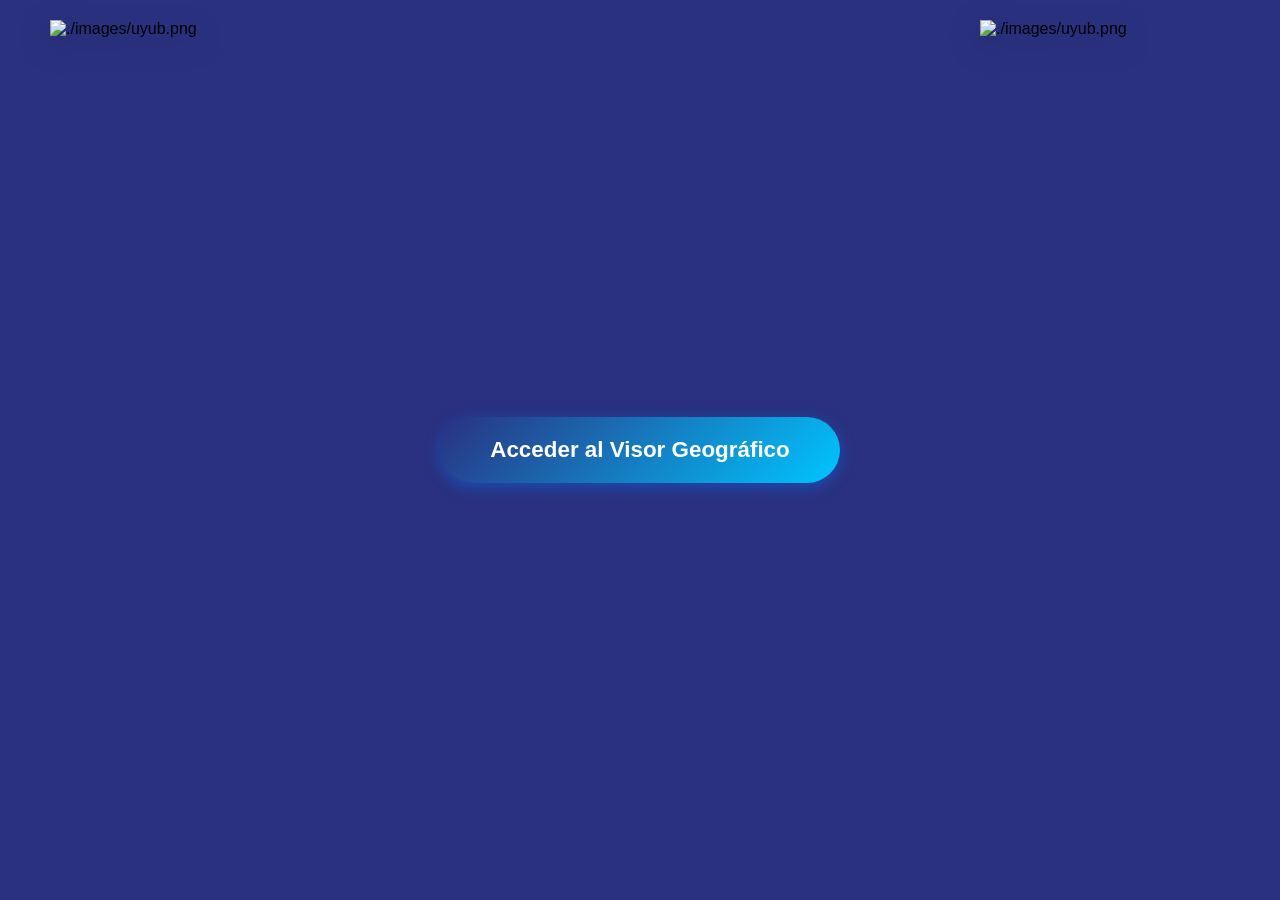
==== index.html @ f809ccd1 "Update index.html" ====
<!DOCTYPE html>
<html lang="es">
<head>
    <meta charset="UTF-8">
    <meta name="viewport" content="width=device-width, initial-scale=1.0">
    <title>AEA-SIG</title>
    <style>
        /* Estilos Globales */
        body, html {
            margin: 0;
            padding: 0;
            height: 100vh;
            width: 100%;
            font-family: 'Segoe UI', Tahoma, Geneva, Verdana, sans-serif;
            background-color: #2A3180;
            display: flex;
            flex-direction: column;
            justify-content: center;
            align-items: center;
            overflow: hidden;
        }

        /* Contenedor de Logos Superiores */
        .header-logos {
            position: absolute;
            top: 20px;
            left: 0;
            width: 100%;
            display: flex;
            justify-content: space-between;
            align-items: center;
            padding: 0 50px;
            box-sizing: border-box;
            z-index: 10;
        }

        /* AJUSTE DE LOGOS: Aquí controlamos el tamaño */
        .logo {
            width: 250px; /* Tamaño controlado */
            max-width: 40vw; /* Para que no sean gigantes en móviles */
            height: auto;
            object-fit: contain;
            filter: drop-shadow(0px 8px 15px rgba(0,0,0,0.3));
        }

        /* Contenedor del Botón Central */
        .main-content {
            text-align: center;
            z-index: 5;
        }

        .btn-sig-container {
            position: relative;
            display: inline-block;
        }

        .btn-sig {
            display: inline-block;
            padding: 20px 50px;
            font-size: 1.4rem;
            font-weight: 700;
            color: #fff;
            background: linear-gradient(135deg, #2A3180, #00c6ff);
            border: none;
            border-radius: 50px;
            text-decoration: none;
            cursor: pointer;
            position: relative;
            z-index: 2;
            box-shadow: 0 4px 15px rgba(0, 123, 255, 0.4);
            transition: transform 0.2s ease, box-shadow 0.2s ease;
        }

        .btn-sig:hover {
            transform: scale(1.05);
            box-shadow: 0 8px 25px rgba(0, 123, 255, 0.6);
        }

        /* Animación de Ondas */
        .btn-sig-container::before,
        .btn-sig-container::after {
            content: '';
            position: absolute;
            top: 50%;
            left: 50%;
            transform: translate(-50%, -50%);
            width: 100%;
            height: 100%;
            border-radius: 50px;
            background-color: rgba(0, 198, 255, 0.4);
            z-index: 1;
            opacity: 0;
            animation: pulse-wave 2.5s infinite linear;
        }

        .btn-sig-container::after {
            animation-delay: 1.2s;
        }

        @keyframes pulse-wave {
            0% {
                width: 100%;
                height: 100%;
                opacity: 0.6;
            }
            100% {
                width: 160%;
                height: 250%;
                opacity: 0;
            }
        }

        /* Ajuste para pantallas pequeñas */
        @media (max-width: 600px) {
            .header-logos {
                padding: 0 20px;
                top: 10px;
            }
            .logo {
                width: 120px;
            }
            .btn-sig {
                padding: 15px 30px;
                font-size: 1.1rem;
            }
        }
    </style>
</head>
<body>

    <header class="header-logos">
        <img src="" alt="./images/uyub.png" class="logo">
        <img src="" alt="./images/uyub.png" class="logo">
    </header>

    <main class="main-content">
        
       <div class="btn-sig-container">
    <a href="https://italgiro-blip.github.io/interactive_map_UY/" 
       class="btn-sig" 
       target="_blank" 
       rel="noopener noreferrer">
        Acceder al Visor Geográfico
    </a>
</div>
        
    </main>

</body>
</html>
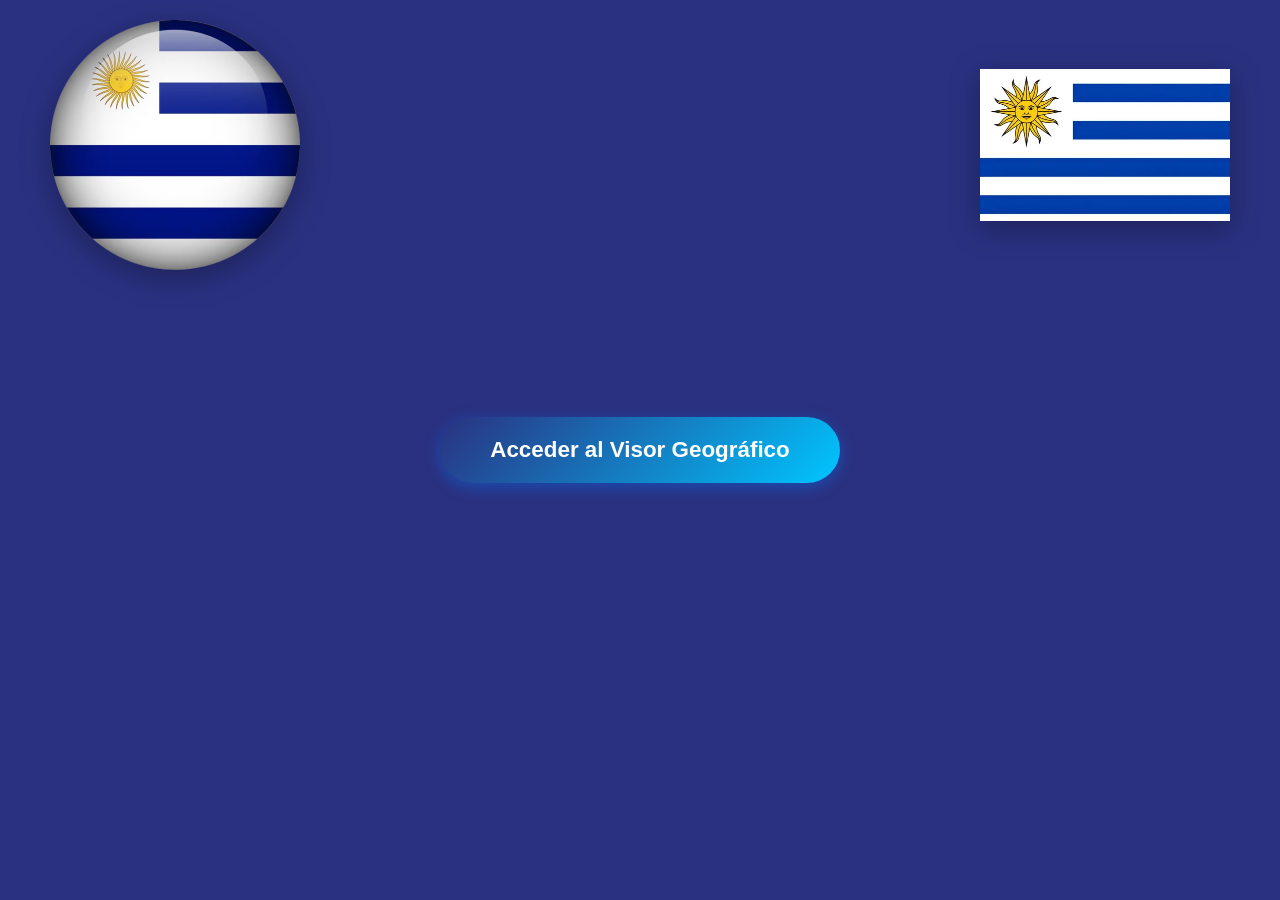
==== commit e9d41243: "Update logo images in header section" ====
--- a/index.html
+++ b/index.html
@@ -3,7 +3,7 @@
 <head>
     <meta charset="UTF-8">
     <meta name="viewport" content="width=device-width, initial-scale=1.0">
-    <title>AEA-SIG</title>
+    <title>Portada-SIG</title>
     <style>
         /* Estilos Globales */
         body, html {
@@ -129,8 +129,8 @@
 <body>
 
     <header class="header-logos">
-        <img src="" alt="./images/uyub.png" class="logo">
-        <img src="" alt="./images/uyub.png" class="logo">
+        <img src="./images/uyu.png" alt="logo" class="logo">
+        <img src="./images/uyub.png" alt="bandera" class="logo">
     </header>
 
     <main class="main-content">
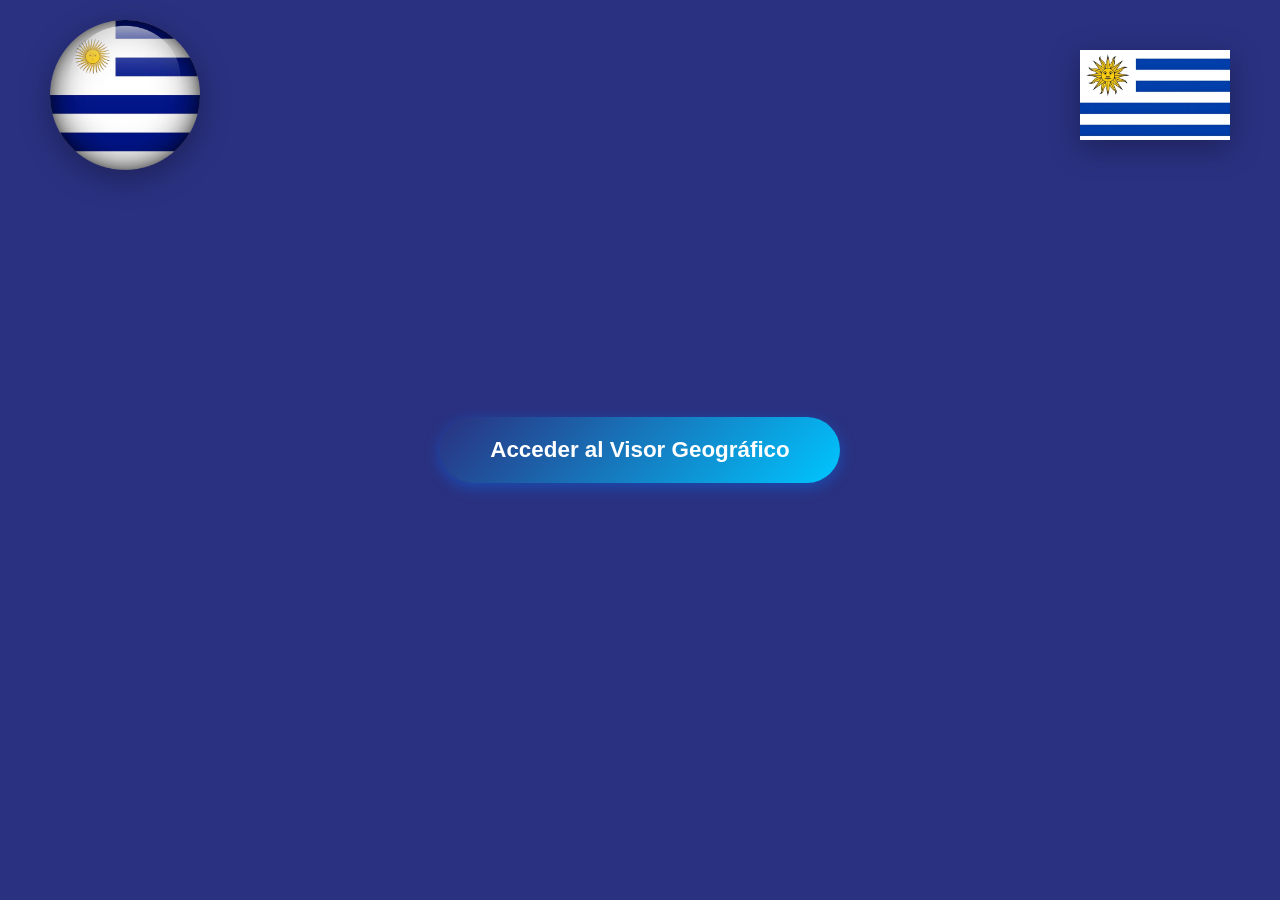
==== commit 32f7bbba: "Update index.html" ====
--- a/index.html
+++ b/index.html
@@ -36,7 +36,7 @@
 
         /* AJUSTE DE LOGOS: Aquí controlamos el tamaño */
         .logo {
-            width: 250px; /* Tamaño controlado */
+            width: 150px; /* Tamaño controlado */
             max-width: 40vw; /* Para que no sean gigantes en móviles */
             height: auto;
             object-fit: contain;
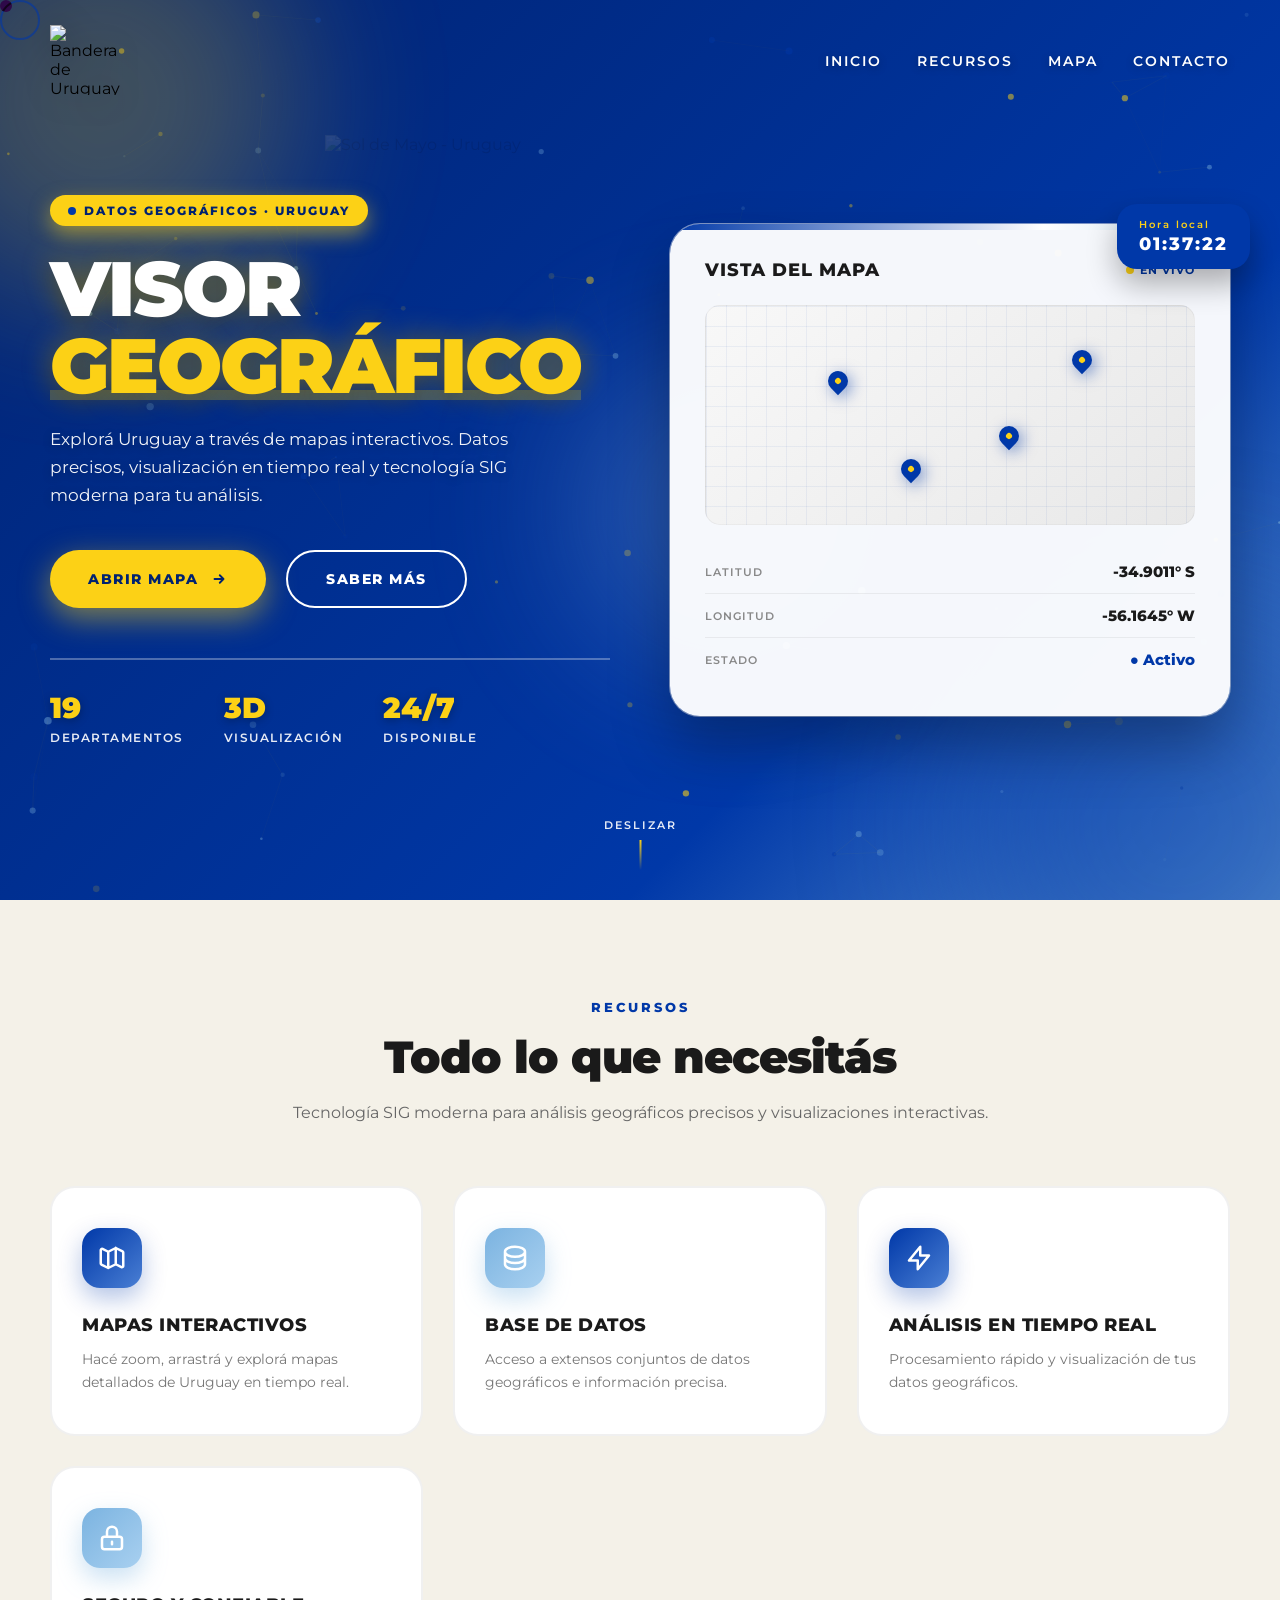
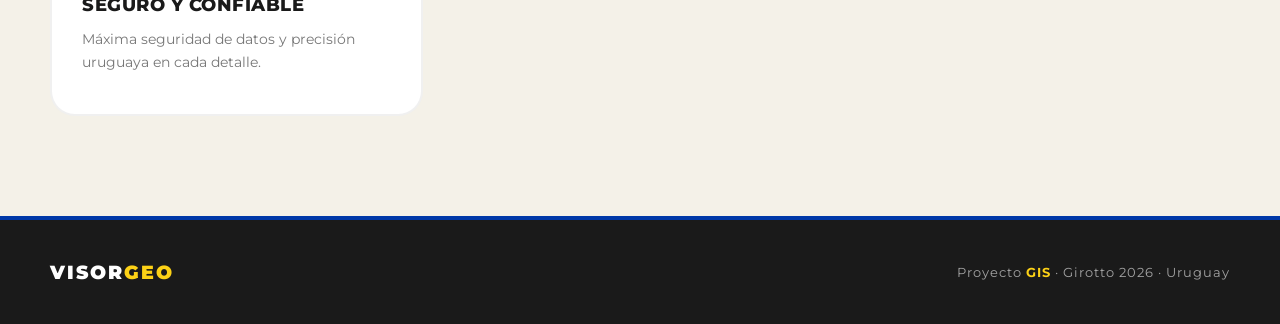
==== commit a8f969ea: "Add files via upload" ====
--- a/index.html
+++ b/index.html
@@ -3,148 +3,1084 @@
 <head>
     <meta charset="UTF-8">
     <meta name="viewport" content="width=device-width, initial-scale=1.0">
-    <title>Portada-SIG</title>
+    <title>Visor Geográfico | Uruguay</title>
+    <link href="https://fonts.googleapis.com/css2?family=Montserrat:wght@300;400;600;800;900&display=swap" rel="stylesheet">
     <style>
-        /* Estilos Globales */
-        body, html {
-            margin: 0;
-            padding: 0;
-            height: 100vh;
+        /* ===== VARIABLES DE COLOR URUGUAY ===== */
+        :root {
+            --uy-blue: #0038A8;        /* Azul de la bandera */
+            --uy-blue-dark: #002270;
+            --uy-blue-light: #4A7FD4;
+            --uy-celeste: #7BB3E0;     /* Celeste */
+            --uy-celeste-light: #A8D0F0;
+            --uy-yellow: #FCD116;      /* Amarillo del sol */
+            --uy-yellow-dark: #D4A800;
+            --uy-white: #FFFFFF;
+            --uy-cream: #f4f1e8;
+            --uy-dark: #1a1a1a;
+        }
+
+        * { margin: 0; padding: 0; box-sizing: border-box; }
+
+        html { scroll-behavior: smooth; }
+
+        body {
+            min-height: 100vh;
             width: 100%;
-            font-family: 'Segoe UI', Tahoma, Geneva, Verdana, sans-serif;
-            background-color: #2A3180;
-            display: flex;
-            flex-direction: column;
+            font-family: 'Montserrat', sans-serif;
+            overflow-x: hidden;
+            background: var(--uy-cream);
+            position: relative;
+            cursor: none;
+        }
+
+        /* ===== CURSOR PERSONALIZADO ===== */
+        .cursor {
+            position: fixed;
+            width: 12px;
+            height: 12px;
+            background: var(--uy-blue);
+            border-radius: 50%;
+            pointer-events: none;
+            z-index: 9999;
+            transition: transform 0.15s ease, width 0.3s ease, height 0.3s ease;
+            mix-blend-mode: difference;
+        }
+        .cursor-ring {
+            position: fixed;
+            width: 40px;
+            height: 40px;
+            border: 2px solid var(--uy-blue);
+            border-radius: 50%;
+            pointer-events: none;
+            z-index: 9998;
+            transition: transform 0.25s ease, width 0.3s ease, height 0.3s ease;
+            opacity: 0.6;
+        }
+        .cursor.hover { width: 25px; height: 25px; background: var(--uy-yellow); }
+        .cursor-ring.hover { width: 70px; height: 70px; border-color: var(--uy-yellow); }
+
+        /* ===== PARTÍCULAS CANVAS ===== */
+        #particles {
+            position: fixed;
+            top: 0; left: 0;
+            width: 100%; height: 100%;
+            z-index: 1;
+            pointer-events: none;
+        }
+
+        /* ===== FONDO: AZUL, BLANCO Y CELESTE ===== */
+        .bg-diagonal {
+            position: fixed;
+            inset: 0;
+            background: linear-gradient(135deg,
+                var(--uy-blue-dark) 0%,
+                var(--uy-blue) 35%,
+                var(--uy-celeste) 55%,
+                var(--uy-white) 100%);
+            background-size: 200% 200%;
+            animation: gradientShift 20s ease infinite;
+            z-index: 0;
+        }
+        @keyframes gradientShift {
+            0%   { background-position: 0% 50%; }
+            50%  { background-position: 100% 50%; }
+            100% { background-position: 0% 50%; }
+        }
+
+        /* ===== SOL DE LA BANDERA DE FONDO ===== */
+        .uy-shield-bg {
+    position: fixed;
+    top: 50%; left: 50%;
+    transform: translate(-50%, -50%);
+    width: 70vmin;
+    height: 70vmin;
+    object-fit: contain;      /* NUEVO: mantiene proporción sin deformar */
+    opacity: 0.10;
+    z-index: 1;
+    pointer-events: none;
+    animation: rotateShield 90s linear infinite;
+    filter: drop-shadow(0 0 40px rgba(252,209,22,0.4));
+    user-select: none;        /* NUEVO: evita selección accidental */
+}
+        @keyframes rotateShield {
+            from { transform: translate(-50%, -50%) rotate(0deg); }
+            to   { transform: translate(-50%, -50%) rotate(360deg); }
+        }
+
+        /* ===== ESFERAS FLOTANTES ===== */
+        .orb {
+            position: fixed;
+            border-radius: 50%;
+            filter: blur(80px);
+            z-index: 1;
+            pointer-events: none;
+        }
+        .orb-1 { width: 400px; height: 400px; background: var(--uy-yellow); top: -100px; left: -100px; opacity: 0.25; animation: float1 12s ease-in-out infinite; }
+        .orb-2 { width: 450px; height: 450px; background: var(--uy-blue); bottom: -150px; right: -120px; opacity: 0.4; animation: float2 15s ease-in-out infinite; }
+        .orb-3 { width: 300px; height: 300px; background: var(--uy-celeste-light); top: 40%; left: 45%; opacity: 0.25; animation: float3 10s ease-in-out infinite; }
+
+        @keyframes float1 { 0%,100%{transform:translate(0,0)} 50%{transform:translate(50px,40px)} }
+        @keyframes float2 { 0%,100%{transform:translate(0,0)} 50%{transform:translate(-60px,-30px)} }
+        @keyframes float3 { 0%,100%{transform:translate(0,0) scale(1)} 50%{transform:translate(-40px,50px) scale(1.2)} }
+
+        /* ===== HEADER ===== */
+        .header {
+            position: fixed;
+            top: 0; left: 0;
+            width: 100%;
+            padding: 25px 50px;
+            display: flex;
+            justify-content: space-between;
+            align-items: center;
+            z-index: 100;
+            animation: fadeDown 1s ease-out;
+            transition: background 0.3s ease, padding 0.3s ease;
+        }
+        .header.scrolled {
+            background: rgba(255,255,255,0.92);
+            backdrop-filter: blur(15px);
+            padding: 15px 50px;
+            box-shadow: 0 4px 20px rgba(0,0,0,0.1);
+        }
+        @keyframes fadeDown {
+            from { opacity: 0; transform: translateY(-30px); }
+            to   { opacity: 1; transform: translateY(0); }
+        }
+
+        .logo-container {
+            display: flex;
+            align-items: center;
+            gap: 15px;
+        }
+        .logo {
+            width: 70px;
+            height: 70px;
+            object-fit: contain;
+            filter: drop-shadow(0 4px 15px rgba(0,0,0,0.3));
+            transition: transform 0.3s ease;
+        }
+        .logo:hover { transform: scale(1.1) rotate(-5deg); }
+
+        .nav-menu {
+            display: flex;
+            gap: 35px;
+            list-style: none;
+        }
+        .nav-menu a {
+            color: var(--uy-white);
+            text-decoration: none;
+            font-weight: 600;
+            font-size: 0.85rem;
+            letter-spacing: 2px;
+            text-transform: uppercase;
+            position: relative;
+            padding: 5px 0;
+            transition: color 0.3s ease;
+            text-shadow: 0 2px 8px rgba(0,0,0,0.3);
+        }
+        .header.scrolled .nav-menu a {
+            color: var(--uy-dark);
+            text-shadow: none;
+        }
+        .nav-menu a::after {
+            content: '';
+            position: absolute;
+            bottom: 0; left: 0;
+            width: 0;
+            height: 2px;
+            background: var(--uy-yellow);
+            transition: width 0.3s ease;
+        }
+        .nav-menu a:hover { color: var(--uy-yellow); }
+        .header.scrolled .nav-menu a:hover { color: var(--uy-blue); }
+        .nav-menu a:hover::after { width: 100%; }
+
+        /* ===== HERO SECTION ===== */
+        .hero {
+            min-height: 100vh;
+            display: flex;
+            align-items: center;
             justify-content: center;
-            align-items: center;
-            overflow: hidden;
-        }
-
-        /* Contenedor de Logos Superiores */
-        .header-logos {
-            position: absolute;
-            top: 20px;
-            left: 0;
+            padding: 120px 50px 80px;
+            position: relative;
+            z-index: 5;
+        }
+
+        .hero-container {
+            display: grid;
+            grid-template-columns: 1fr 1fr;
+            gap: 60px;
+            align-items: center;
+            max-width: 1400px;
             width: 100%;
-            display: flex;
-            justify-content: space-between;
-            align-items: center;
-            padding: 0 50px;
-            box-sizing: border-box;
-            z-index: 10;
-        }
-
-        /* AJUSTE DE LOGOS: Aquí controlamos el tamaño */
-        .logo {
-            width: 150px; /* Tamaño controlado */
-            max-width: 40vw; /* Para que no sean gigantes en móviles */
-            height: auto;
-            object-fit: contain;
-            filter: drop-shadow(0px 8px 15px rgba(0,0,0,0.3));
-        }
-
-        /* Contenedor del Botón Central */
-        .main-content {
-            text-align: center;
-            z-index: 5;
-        }
-
-        .btn-sig-container {
+        }
+
+        /* Columna izquierda: texto */
+        .hero-text {
+            animation: fadeUp 1s ease-out 0.2s both;
+        }
+        @keyframes fadeUp {
+            from { opacity: 0; transform: translateY(40px); }
+            to   { opacity: 1; transform: translateY(0); }
+        }
+
+        .badge {
+            display: inline-flex;
+            align-items: center;
+            gap: 8px;
+            background: var(--uy-yellow);
+            color: var(--uy-blue-dark);
+            padding: 8px 18px;
+            border-radius: 50px;
+            font-size: 0.75rem;
+            font-weight: 800;
+            letter-spacing: 2px;
+            text-transform: uppercase;
+            margin-bottom: 25px;
+            box-shadow: 0 8px 20px rgba(252,209,22,0.5);
+        }
+        .badge-dot {
+            width: 8px;
+            height: 8px;
+            background: var(--uy-blue);
+            border-radius: 50%;
+            animation: pulse 1.5s infinite;
+        }
+        @keyframes pulse {
+            0%,100% { opacity: 1; transform: scale(1); }
+            50%     { opacity: 0.5; transform: scale(1.3); }
+        }
+
+        .title {
+            font-size: clamp(2.5rem, 6vw, 5rem);
+            font-weight: 900;
+            color: var(--uy-white);
+            letter-spacing: -2px;
+            line-height: 1;
+            margin-bottom: 20px;
+            text-transform: uppercase;
+            text-shadow: 
+                0 0 30px rgba(252,209,22,0.4),
+                0 5px 25px rgba(0,0,0,0.4);
+        }
+        .title .accent {
+            color: var(--uy-yellow);
             position: relative;
             display: inline-block;
         }
-
-        .btn-sig {
-            display: inline-block;
-            padding: 20px 50px;
-            font-size: 1.4rem;
-            font-weight: 700;
-            color: #fff;
-            background: linear-gradient(135deg, #2A3180, #00c6ff);
-            border: none;
+        .title .accent::after {
+            content: '';
+            position: absolute;
+            bottom: 5px; left: 0;
+            width: 100%;
+            height: 10px;
+            background: var(--uy-yellow);
+            opacity: 0.25;
+            z-index: -1;
+        }
+
+        .subtitle {
+            font-size: clamp(0.95rem, 1.3vw, 1.15rem);
+            color: rgba(255,255,255,0.95);
+            font-weight: 400;
+            line-height: 1.7;
+            margin-bottom: 40px;
+            max-width: 500px;
+            text-shadow: 0 2px 10px rgba(0,0,0,0.3);
+        }
+
+        /* Botones */
+        .buttons {
+            display: flex;
+            gap: 20px;
+            flex-wrap: wrap;
+            margin-bottom: 50px;
+        }
+
+        .btn {
+            display: inline-flex;
+            align-items: center;
+            gap: 12px;
+            padding: 18px 38px;
+            font-family: 'Montserrat', sans-serif;
+            font-size: 0.9rem;
+            font-weight: 800;
+            letter-spacing: 1.5px;
+            text-transform: uppercase;
+            text-decoration: none;
             border-radius: 50px;
-            text-decoration: none;
             cursor: pointer;
             position: relative;
-            z-index: 2;
-            box-shadow: 0 4px 15px rgba(0, 123, 255, 0.4);
-            transition: transform 0.2s ease, box-shadow 0.2s ease;
-        }
-
-        .btn-sig:hover {
-            transform: scale(1.05);
-            box-shadow: 0 8px 25px rgba(0, 123, 255, 0.6);
-        }
-
-        /* Animación de Ondas */
-        .btn-sig-container::before,
-        .btn-sig-container::after {
+            overflow: hidden;
+            transition: all 0.35s cubic-bezier(0.25, 0.8, 0.25, 1);
+            border: none;
+        }
+
+        .btn-primary {
+            background: var(--uy-yellow);
+            color: var(--uy-blue-dark);
+            box-shadow: 0 10px 30px rgba(252,209,22,0.5);
+        }
+        .btn-primary::before {
             content: '';
             position: absolute;
-            top: 50%;
+            top: 0; left: -100%;
+            width: 100%; height: 100%;
+            background: linear-gradient(90deg, transparent, rgba(255,255,255,0.6), transparent);
+            transition: left 0.6s ease;
+        }
+        .btn-primary:hover::before { left: 100%; }
+        .btn-primary:hover {
+            transform: translateY(-4px);
+            background: var(--uy-white);
+            color: var(--uy-blue);
+            box-shadow: 0 20px 40px rgba(255,255,255,0.5);
+        }
+
+        .btn-secondary {
+            background: transparent;
+            color: var(--uy-white);
+            border: 2px solid var(--uy-white);
+        }
+        .btn-secondary:hover {
+            background: var(--uy-white);
+            color: var(--uy-blue);
+            transform: translateY(-4px);
+        }
+
+        .btn svg {
+            width: 18px;
+            height: 18px;
+            transition: transform 0.3s ease;
+        }
+        .btn:hover svg { transform: translateX(5px); }
+
+        /* Stats */
+        .stats {
+            display: flex;
+            gap: 40px;
+            padding-top: 30px;
+            border-top: 2px solid rgba(255,255,255,0.3);
+        }
+        .stat-item h3 {
+            font-size: 1.8rem;
+            font-weight: 900;
+            color: var(--uy-yellow);
+            margin-bottom: 5px;
+            text-shadow: 0 2px 10px rgba(0,0,0,0.3);
+        }
+        .stat-item p {
+            font-size: 0.75rem;
+            color: rgba(255,255,255,0.9);
+            text-transform: uppercase;
+            letter-spacing: 1.5px;
+            font-weight: 600;
+        }
+
+        /* Columna derecha: card visual */
+        .hero-visual {
+            position: relative;
+            animation: fadeUp 1s ease-out 0.5s both;
+        }
+
+        .visual-card {
+            background: rgba(255,255,255,0.96);
+            backdrop-filter: blur(20px);
+            border-radius: 30px;
+            padding: 35px;
+            box-shadow:
+                0 30px 60px rgba(0,0,0,0.3),
+                0 0 0 1px rgba(255,255,255,0.5);
+            position: relative;
+            overflow: hidden;
+        }
+        .visual-card::before {
+            content: '';
+            position: absolute;
+            top: 0; left: 0;
+            width: 100%; height: 6px;
+            background: linear-gradient(90deg, var(--uy-blue), var(--uy-white), var(--uy-celeste), var(--uy-yellow));
+            background-size: 200% auto;
+            animation: shine 3s linear infinite;
+        }
+        @keyframes shine { to { background-position: 200% center; } }
+
+        .card-header {
+            display: flex;
+            justify-content: space-between;
+            align-items: center;
+            margin-bottom: 25px;
+        }
+        .card-title {
+            font-size: 1.1rem;
+            font-weight: 800;
+            color: var(--uy-dark);
+            letter-spacing: 1px;
+            text-transform: uppercase;
+        }
+        .live-indicator {
+            display: flex;
+            align-items: center;
+            gap: 6px;
+            font-size: 0.7rem;
+            font-weight: 700;
+            color: var(--uy-blue);
+            text-transform: uppercase;
+            letter-spacing: 1px;
+        }
+        .live-dot {
+            width: 8px;
+            height: 8px;
+            background: var(--uy-yellow);
+            border-radius: 50%;
+            animation: pulse 1.5s infinite;
+        }
+
+        /* Mapa simulado */
+        .mini-map {
+            width: 100%;
+            height: 220px;
+            background:
+                linear-gradient(rgba(0,56,168,0.06) 1px, transparent 1px),
+                linear-gradient(90deg, rgba(0,56,168,0.06) 1px, transparent 1px),
+                linear-gradient(135deg, #f8f8f8, #e8e8e8);
+            background-size: 20px 20px, 20px 20px, 100% 100%;
+            border-radius: 15px;
+            position: relative;
+            overflow: hidden;
+            margin-bottom: 25px;
+            border: 1px solid rgba(0,0,0,0.05);
+        }
+        .map-pin {
+            position: absolute;
+            width: 20px;
+            height: 20px;
+            background: var(--uy-blue);
+            border-radius: 50% 50% 50% 0;
+            transform: rotate(-45deg);
+            box-shadow: 0 5px 15px rgba(0,56,168,0.5);
+            animation: pinDrop 2s ease-in-out infinite;
+        }
+        .map-pin::after {
+            content: '';
+            position: absolute;
+            top: 50%; left: 50%;
+            transform: translate(-50%, -50%);
+            width: 6px; height: 6px;
+            background: var(--uy-yellow);
+            border-radius: 50%;
+        }
+        .pin-1 { top: 30%; left: 25%; animation-delay: 0s; }
+        .pin-2 { top: 55%; left: 60%; animation-delay: 0.5s; }
+        .pin-3 { top: 20%; left: 75%; animation-delay: 1s; }
+        .pin-4 { top: 70%; left: 40%; animation-delay: 1.5s; }
+
+        @keyframes pinDrop {
+            0%,100% { transform: rotate(-45deg) translateY(0); }
+            50%     { transform: rotate(-45deg) translateY(-10px); }
+        }
+
+        /* Filas de información */
+        .info-row {
+            display: flex;
+            justify-content: space-between;
+            align-items: center;
+            padding: 12px 0;
+            border-bottom: 1px solid rgba(0,0,0,0.06);
+            font-size: 0.85rem;
+        }
+        .info-row:last-child { border-bottom: none; }
+        .info-label {
+            color: #888;
+            font-weight: 600;
+            text-transform: uppercase;
+            letter-spacing: 1px;
+            font-size: 0.7rem;
+        }
+        .info-value {
+            color: var(--uy-dark);
+            font-weight: 800;
+            font-size: 0.95rem;
+        }
+        .info-value.blue { color: var(--uy-blue); }
+
+        /* Reloj flotante */
+        .clock-badge {
+            position: absolute;
+            top: -20px; right: -20px;
+            background: var(--uy-blue);
+            color: var(--uy-white);
+            padding: 15px 22px;
+            border-radius: 20px;
+            font-weight: 800;
+            font-size: 1.1rem;
+            letter-spacing: 2px;
+            box-shadow: 0 15px 30px rgba(0,0,0,0.3);
+            z-index: 2;
+        }
+        .clock-badge small {
+            display: block;
+            font-size: 0.6rem;
+            color: var(--uy-yellow);
+            letter-spacing: 2px;
+            margin-bottom: 3px;
+            font-weight: 600;
+        }
+
+        /* ===== SECCIÓN FEATURES ===== */
+        .features {
+            padding: 100px 50px;
+            background: var(--uy-cream);
+            position: relative;
+            z-index: 5;
+        }
+        .section-header {
+            text-align: center;
+            max-width: 700px;
+            margin: 0 auto 60px;
+        }
+        .section-tag {
+            color: var(--uy-blue);
+            font-size: 0.8rem;
+            font-weight: 800;
+            letter-spacing: 3px;
+            text-transform: uppercase;
+            margin-bottom: 15px;
+        }
+        .section-title {
+            font-size: clamp(1.8rem, 4vw, 2.8rem);
+            font-weight: 900;
+            color: var(--uy-dark);
+            letter-spacing: -1px;
+            margin-bottom: 15px;
+        }
+        .section-desc {
+            color: #666;
+            font-size: 1rem;
+            line-height: 1.7;
+        }
+
+        .features-grid {
+            display: grid;
+            grid-template-columns: repeat(auto-fit, minmax(280px, 1fr));
+            gap: 30px;
+            max-width: 1200px;
+            margin: 0 auto;
+        }
+
+        .feature-card {
+            background: var(--uy-white);
+            border: 2px solid rgba(0,0,0,0.06);
+            border-radius: 25px;
+            padding: 40px 30px;
+            transition: all 0.4s cubic-bezier(0.25, 0.8, 0.25, 1);
+            position: relative;
+            overflow: hidden;
+        }
+        .feature-card::before {
+            content: '';
+            position: absolute;
+            top: 0; left: 0;
+            width: 0; height: 4px;
+            background: linear-gradient(90deg, var(--uy-blue), var(--uy-yellow));
+            transition: width 0.4s ease;
+        }
+        .feature-card:hover::before { width: 100%; }
+        .feature-card:hover {
+            transform: translateY(-10px);
+            box-shadow: 0 30px 60px rgba(0,56,168,0.15);
+            border-color: rgba(0,56,168,0.2);
+        }
+
+        .feature-icon {
+            width: 60px;
+            height: 60px;
+            background: linear-gradient(135deg, var(--uy-blue), var(--uy-blue-light));
+            border-radius: 18px;
+            display: flex;
+            align-items: center;
+            justify-content: center;
+            margin-bottom: 25px;
+            box-shadow: 0 10px 25px rgba(0,56,168,0.3);
+            transition: transform 0.4s ease, background 0.4s ease;
+        }
+        .feature-card:nth-child(even) .feature-icon {
+            background: linear-gradient(135deg, var(--uy-celeste), var(--uy-celeste-light));
+            box-shadow: 0 10px 25px rgba(123,179,224,0.4);
+        }
+        .feature-card:hover .feature-icon {
+            transform: rotate(-8deg) scale(1.1);
+        }
+        .feature-icon svg {
+            width: 30px;
+            height: 30px;
+            color: var(--uy-white);
+        }
+
+        .feature-title {
+            font-size: 1.15rem;
+            font-weight: 800;
+            color: var(--uy-dark);
+            margin-bottom: 12px;
+            text-transform: uppercase;
+            letter-spacing: 0.5px;
+        }
+        .feature-desc {
+            color: #777;
+            font-size: 0.9rem;
+            line-height: 1.6;
+        }
+
+        /* ===== FOOTER ===== */
+        .footer {
+            background: var(--uy-dark);
+            color: var(--uy-white);
+            padding: 40px 50px;
+            text-align: center;
+            position: relative;
+            z-index: 5;
+            border-top: 4px solid var(--uy-blue);
+        }
+        .footer-content {
+            max-width: 1200px;
+            margin: 0 auto;
+            display: flex;
+            justify-content: space-between;
+            align-items: center;
+            flex-wrap: wrap;
+            gap: 20px;
+        }
+        .footer-logo {
+            font-weight: 900;
+            font-size: 1.2rem;
+            letter-spacing: 2px;
+        }
+        .footer-logo span { color: var(--uy-yellow); }
+        .footer-text {
+            color: rgba(255,255,255,0.6);
+            font-size: 0.8rem;
+            letter-spacing: 1px;
+        }
+        .footer-text strong { color: var(--uy-yellow); }
+
+        /* ===== SCROLL INDICATOR ===== */
+        .scroll-indicator {
+            position: absolute;
+            bottom: 30px;
             left: 50%;
-            transform: translate(-50%, -50%);
-            width: 100%;
-            height: 100%;
-            border-radius: 50px;
-            background-color: rgba(0, 198, 255, 0.4);
-            z-index: 1;
-            opacity: 0;
-            animation: pulse-wave 2.5s infinite linear;
-        }
-
-        .btn-sig-container::after {
-            animation-delay: 1.2s;
-        }
-
-        @keyframes pulse-wave {
-            0% {
-                width: 100%;
-                height: 100%;
-                opacity: 0.6;
-            }
-            100% {
-                width: 160%;
-                height: 250%;
-                opacity: 0;
-            }
-        }
-
-        /* Ajuste para pantallas pequeñas */
-        @media (max-width: 600px) {
-            .header-logos {
-                padding: 0 20px;
-                top: 10px;
-            }
-            .logo {
-                width: 120px;
-            }
-            .btn-sig {
-                padding: 15px 30px;
-                font-size: 1.1rem;
-            }
+            transform: translateX(-50%);
+            z-index: 10;
+            display: flex;
+            flex-direction: column;
+            align-items: center;
+            gap: 8px;
+            color: rgba(255,255,255,0.9);
+            font-size: 0.7rem;
+            font-weight: 600;
+            letter-spacing: 2px;
+            text-transform: uppercase;
+            animation: bounce 2s infinite;
+        }
+        .scroll-indicator::after {
+            content: '';
+            width: 2px;
+            height: 30px;
+            background: linear-gradient(to bottom, var(--uy-yellow), transparent);
+        }
+        @keyframes bounce {
+            0%,100% { transform: translateX(-50%) translateY(0); }
+            50%     { transform: translateX(-50%) translateY(8px); }
+        }
+
+        /* ===== RESPONSIVE ===== */
+        @media (max-width: 968px) {
+            .hero-container { grid-template-columns: 1fr; gap: 50px; }
+            .hero-visual { order: -1; }
+            .nav-menu { display: none; }
+            .header { padding: 20px 25px; }
+            .hero { padding: 100px 25px 60px; }
+            .features { padding: 60px 25px; }
+            .footer { padding: 30px 25px; }
+            .stats { gap: 25px; }
+            .stat-item h3 { font-size: 1.4rem; }
+            .clock-badge { top: 10px; right: 10px; padding: 10px 16px; font-size: 0.9rem; }
+            .cursor, .cursor-ring { display: none; }
+            body { cursor: auto; }
+        }
+
+        @media (max-width: 500px) {
+            .title { font-size: 2.2rem; }
+            .buttons { flex-direction: column; }
+            .btn { width: 100%; justify-content: center; }
+            .stats { flex-wrap: wrap; gap: 15px; }
         }
     </style>
 </head>
 <body>
 
-    <header class="header-logos">
-        <img src="./images/uyu.png" alt="logo" class="logo">
-        <img src="./images/uyub.png" alt="bandera" class="logo">
+    <!-- Cursor personalizado -->
+    <div class="cursor"></div>
+    <div class="cursor-ring"></div>
+
+    <!-- Canvas de partículas -->
+    <canvas id="particles"></canvas>
+
+    <!-- Fondo diagonal azul-celeste-blanco -->
+    <div class="bg-diagonal"></div>
+
+ 
+    <!-- Sol de la bandera de Uruguay de fondo (PNG) -->
+<img src="img.png" class="uy-shield-bg" alt="Sol de Mayo - Uruguay">
+
+    <!-- Esferas flotantes -->
+    <div class="orb orb-1"></div>
+    <div class="orb orb-2"></div>
+    <div class="orb orb-3"></div>
+
+    <!-- Header -->
+    <header class="header" id="header">
+<div class="logo-container">
+    <img src="logo.png" alt="Bandera de Uruguay" class="logo">
+</div>
+               <nav>
+            <ul class="nav-menu">
+                <li><a href="#home">Inicio</a></li>
+                <li><a href="#features">Recursos</a></li>
+                <li><a href="mapuy.html" target="_blank">Mapa</a></li>
+                <li><a href="#contacto">Contacto</a></li>
+            </ul>
+        </nav>
     </header>
 
-    <main class="main-content">
-        
-       <div class="btn-sig-container">
-    <a href="https://italgiro-blip.github.io/interactive_map_UY/" 
-       class="btn-sig" 
-       target="_blank" 
-       rel="noopener noreferrer">
-        Acceder al Visor Geográfico
-    </a>
-</div>
-        
-    </main>
-
+    <!-- Hero -->
+    <section class="hero" id="home">
+        <div class="hero-container">
+            <!-- Texto -->
+            <div class="hero-text">
+                <div class="badge">
+                    <span class="badge-dot"></span>
+                    Datos Geográficos · Uruguay
+                </div>
+                <h1 class="title">
+                    Visor<br>
+                    <span class="accent">Geográfico</span>
+                </h1>
+                <p class="subtitle">
+                    Explorá Uruguay a través de mapas interactivos.
+                    Datos precisos, visualización en tiempo real y
+                    tecnología SIG moderna para tu análisis.
+                </p>
+
+                <div class="buttons">
+                    <a href="maps.html" target="_blank" rel="noopener noreferrer" class="btn btn-primary">
+                        Abrir Mapa
+                        <svg xmlns="http://www.w3.org/2000/svg" fill="none" viewBox="0 0 24 24" stroke="currentColor" stroke-width="2.5">
+                            <path stroke-linecap="round" stroke-linejoin="round" d="M13 7l5 5m0 0l-5 5m5-5H6" />
+                        </svg>
+                    </a>
+                    <a href="#features" class="btn btn-secondary">
+                        Saber Más
+                    </a>
+                </div>
+
+                <div class="stats">
+                    <div class="stat-item">
+                        <h3>19</h3>
+                        <p>Departamentos</p>
+                    </div>
+                    <div class="stat-item">
+                        <h3>3D</h3>
+                        <p>Visualización</p>
+                    </div>
+                    <div class="stat-item">
+                        <h3>24/7</h3>
+                        <p>Disponible</p>
+                    </div>
+                </div>
+            </div>
+
+            <!-- Visual -->
+            <div class="hero-visual">
+                <div class="clock-badge">
+                    <small>Hora local</small>
+                    <span id="clock">00:00:00</span>
+                </div>
+                <div class="visual-card">
+                    <div class="card-header">
+                        <div class="card-title">Vista del Mapa</div>
+                        <div class="live-indicator">
+                            <span class="live-dot"></span>
+                            En Vivo
+                        </div>
+                    </div>
+
+                    <div class="mini-map">
+                        <div class="map-pin pin-1"></div>
+                        <div class="map-pin pin-2"></div>
+                        <div class="map-pin pin-3"></div>
+                        <div class="map-pin pin-4"></div>
+                    </div>
+
+                    <div class="info-row">
+                        <span class="info-label">Latitud</span>
+                        <span class="info-value">-34.9011° S</span>
+                    </div>
+                    <div class="info-row">
+                        <span class="info-label">Longitud</span>
+                        <span class="info-value">-56.1645° W</span>
+                    </div>
+                    <div class="info-row">
+                        <span class="info-label">Estado</span>
+                        <span class="info-value blue">● Activo</span>
+                    </div>
+                </div>
+            </div>
+        </div>
+
+        <!-- Scroll indicator -->
+        <div class="scroll-indicator">Deslizar</div>
+    </section>
+
+    <!-- Features -->
+    <section class="features" id="features">
+        <div class="section-header">
+            <div class="section-tag">Recursos</div>
+            <h2 class="section-title">Todo lo que necesitás</h2>
+            <p class="section-desc">
+                Tecnología SIG moderna para análisis geográficos precisos
+                y visualizaciones interactivas.
+            </p>
+        </div>
+
+        <div class="features-grid">
+            <div class="feature-card">
+                <div class="feature-icon">
+                    <svg xmlns="http://www.w3.org/2000/svg" fill="none" viewBox="0 0 24 24" stroke="currentColor" stroke-width="2">
+                        <path stroke-linecap="round" stroke-linejoin="round" d="M9 20l-5.447-2.724A1 1 0 013 16.382V5.618a1 1 0 011.447-.894L9 7m0 13l6-3m-6 3V7m6 10l4.553 2.276A1 1 0 0021 18.382V7.618a1 1 0 00-.553-.894L15 4m0 13V4m0 0L9 7" />
+                    </svg>
+                </div>
+                <h3 class="feature-title">Mapas Interactivos</h3>
+                <p class="feature-desc">
+                    Hacé zoom, arrastrá y explorá mapas detallados de Uruguay en tiempo real.
+                </p>
+            </div>
+
+            <div class="feature-card">
+                <div class="feature-icon">
+                    <svg xmlns="http://www.w3.org/2000/svg" fill="none" viewBox="0 0 24 24" stroke="currentColor" stroke-width="2">
+                        <path stroke-linecap="round" stroke-linejoin="round" d="M4 7v10c0 2.21 3.582 4 8 4s8-1.79 8-4V7M4 7c0 2.21 3.582 4 8 4s8-1.79 8-4M4 7c0-2.21 3.582-4 8-4s8 1.79 8 4m0 5c0 2.21-3.582 4-8 4s-8-1.79-8-4" />
+                    </svg>
+                </div>
+                <h3 class="feature-title">Base de Datos</h3>
+                <p class="feature-desc">
+                    Acceso a extensos conjuntos de datos geográficos e información precisa.
+                </p>
+            </div>
+
+            <div class="feature-card">
+                <div class="feature-icon">
+                    <svg xmlns="http://www.w3.org/2000/svg" fill="none" viewBox="0 0 24 24" stroke="currentColor" stroke-width="2">
+                        <path stroke-linecap="round" stroke-linejoin="round" d="M13 10V3L4 14h7v7l9-11h-7z" />
+                    </svg>
+                </div>
+                <h3 class="feature-title">Análisis en Tiempo Real</h3>
+                <p class="feature-desc">
+                    Procesamiento rápido y visualización de tus datos geográficos.
+                </p>
+            </div>
+
+            <div class="feature-card">
+                <div class="feature-icon">
+                    <svg xmlns="http://www.w3.org/2000/svg" fill="none" viewBox="0 0 24 24" stroke="currentColor" stroke-width="2">
+                        <path stroke-linecap="round" stroke-linejoin="round" d="M12 15v2m-6 4h12a2 2 0 002-2v-6a2 2 0 00-2-2H6a2 2 0 00-2 2v6a2 2 0 002 2zm10-10V7a4 4 0 00-8 0v4h8z" />
+                    </svg>
+                </div>
+                <h3 class="feature-title">Seguro y Confiable</h3>
+                <p class="feature-desc">
+                    Máxima seguridad de datos y precisión uruguaya en cada detalle.
+                </p>
+            </div>
+        </div>
+    </section>
+
+    <!-- Footer -->
+    <footer class="footer" id="contacto">
+        <div class="footer-content">
+            <div class="footer-logo">VISOR<span>GEO</span></div>
+            <div class="footer-text">
+                Proyecto <strong>GIS</strong> · Girotto 2026 · Uruguay
+            </div>
+        </div>
+    </footer>
+
+    <script>
+        // ===== CURSOR PERSONALIZADO =====
+        const cursor = document.querySelector('.cursor');
+        const cursorRing = document.querySelector('.cursor-ring');
+        let mouseX = 0, mouseY = 0;
+        let ringX = 0, ringY = 0;
+
+        document.addEventListener('mousemove', (e) => {
+            mouseX = e.clientX;
+            mouseY = e.clientY;
+            cursor.style.left = mouseX + 'px';
+            cursor.style.top = mouseY + 'px';
+        });
+
+        function animateRing() {
+            ringX += (mouseX - ringX) * 0.15;
+            ringY += (mouseY - ringY) * 0.15;
+            cursorRing.style.left = ringX + 'px';
+            cursorRing.style.top = ringY + 'px';
+            requestAnimationFrame(animateRing);
+        }
+        animateRing();
+
+        document.querySelectorAll('a, button, .feature-card').forEach(el => {
+            el.addEventListener('mouseenter', () => {
+                cursor.classList.add('hover');
+                cursorRing.classList.add('hover');
+            });
+            el.addEventListener('mouseleave', () => {
+                cursor.classList.remove('hover');
+                cursorRing.classList.remove('hover');
+            });
+        });
+
+        // ===== RELOJ EN TIEMPO REAL (hora de Montevideo) =====
+        function updateClock() {
+            const now = new Date();
+            const uyTime = now.toLocaleTimeString('es-UY', {
+                timeZone: 'America/Montevideo',
+                hour: '2-digit',
+                minute: '2-digit',
+                second: '2-digit',
+                hour12: false
+            });
+            document.getElementById('clock').textContent = uyTime;
+        }
+        updateClock();
+        setInterval(updateClock, 1000);
+
+        // ===== HEADER SCROLL EFFECT =====
+        const header = document.getElementById('header');
+        window.addEventListener('scroll', () => {
+            if (window.scrollY > 50) {
+                header.classList.add('scrolled');
+            } else {
+                header.classList.remove('scrolled');
+            }
+        });
+
+        // ===== PARTÍCULAS =====
+        const canvas = document.getElementById('particles');
+        const ctx = canvas.getContext('2d');
+        let particles = [];
+        let canvasWidth, canvasHeight;
+
+        function resizeCanvas() {
+            canvasWidth = canvas.width = window.innerWidth;
+            canvasHeight = canvas.height = window.innerHeight;
+        }
+        resizeCanvas();
+        window.addEventListener('resize', resizeCanvas);
+
+        class Particle {
+            constructor() {
+                this.reset();
+            }
+            reset() {
+                this.x = Math.random() * canvasWidth;
+                this.y = Math.random() * canvasHeight;
+                this.size = Math.random() * 3 + 1;
+                this.speedX = (Math.random() - 0.5) * 0.4;
+                this.speedY = (Math.random() - 0.5) * 0.4;
+                this.opacity = Math.random() * 0.5 + 0.1;
+                // Mezcla de colores: azul, celeste y amarillo
+                const colors = ['0,56,168', '123,179,224', '252,209,22'];
+                this.color = colors[Math.floor(Math.random() * colors.length)];
+            }
+            update() {
+                this.x += this.speedX;
+                this.y += this.speedY;
+                if (this.x < 0 || this.x > canvasWidth) this.speedX *= -1;
+                if (this.y < 0 || this.y > canvasHeight) this.speedY *= -1;
+            }
+            draw() {
+                ctx.beginPath();
+                ctx.arc(this.x, this.y, this.size, 0, Math.PI * 2);
+                ctx.fillStyle = `rgba(${this.color},${this.opacity})`;
+                ctx.fill();
+            }
+        }
+
+        function initParticles() {
+            particles = [];
+            const count = Math.min(80, Math.floor(window.innerWidth / 15));
+            for (let i = 0; i < count; i++) {
+                particles.push(new Particle());
+            }
+        }
+        initParticles();
+
+        function connectParticles() {
+            for (let i = 0; i < particles.length; i++) {
+                for (let j = i + 1; j < particles.length; j++) {
+                    const dx = particles[i].x - particles[j].x;
+                    const dy = particles[i].y - particles[j].y;
+                    const distance = Math.sqrt(dx * dx + dy * dy);
+                    if (distance < 120) {
+                        ctx.beginPath();
+                        ctx.strokeStyle = `rgba(252,209,22,${0.12 * (1 - distance / 120)})`;
+                        ctx.lineWidth = 0.5;
+                        ctx.moveTo(particles[i].x, particles[i].y);
+                        ctx.lineTo(particles[j].x, particles[j].y);
+                        ctx.stroke();
+                    }
+                }
+            }
+        }
+
+        function animateParticles() {
+            ctx.clearRect(0, 0, canvasWidth, canvasHeight);
+            particles.forEach(p => {
+                p.update();
+                p.draw();
+            });
+            connectParticles();
+            requestAnimationFrame(animateParticles);
+        }
+        animateParticles();
+
+        // ===== PARALLAX SUAVE EN LAS ORBS =====
+        document.addEventListener('mousemove', (e) => {
+            const x = (e.clientX / window.innerWidth - 0.5) * 20;
+            const y = (e.clientY / window.innerHeight - 0.5) * 20;
+            document.querySelector('.orb-1').style.transform = `translate(${x}px, ${y}px)`;
+            document.querySelector('.orb-2').style.transform = `translate(${-x}px, ${-y}px)`;
+        });
+
+        // ===== SCROLL REVEAL =====
+        const observerOptions = {
+            threshold: 0.1,
+            rootMargin: '0px 0px -50px 0px'
+        };
+        const observer = new IntersectionObserver((entries) => {
+            entries.forEach(entry => {
+                if (entry.isIntersecting) {
+                    entry.target.style.opacity = '1';
+                    entry.target.style.transform = 'translateY(0)';
+                }
+            });
+        }, observerOptions);
+
+        document.querySelectorAll('.feature-card').forEach((card, index) => {
+            card.style.opacity = '0';
+            card.style.transform = 'translateY(40px)';
+            card.style.transition = `all 0.6s ease ${index * 0.1}s`;
+            observer.observe(card);
+        });
+    </script>
 </body>
-</html>
+</html>
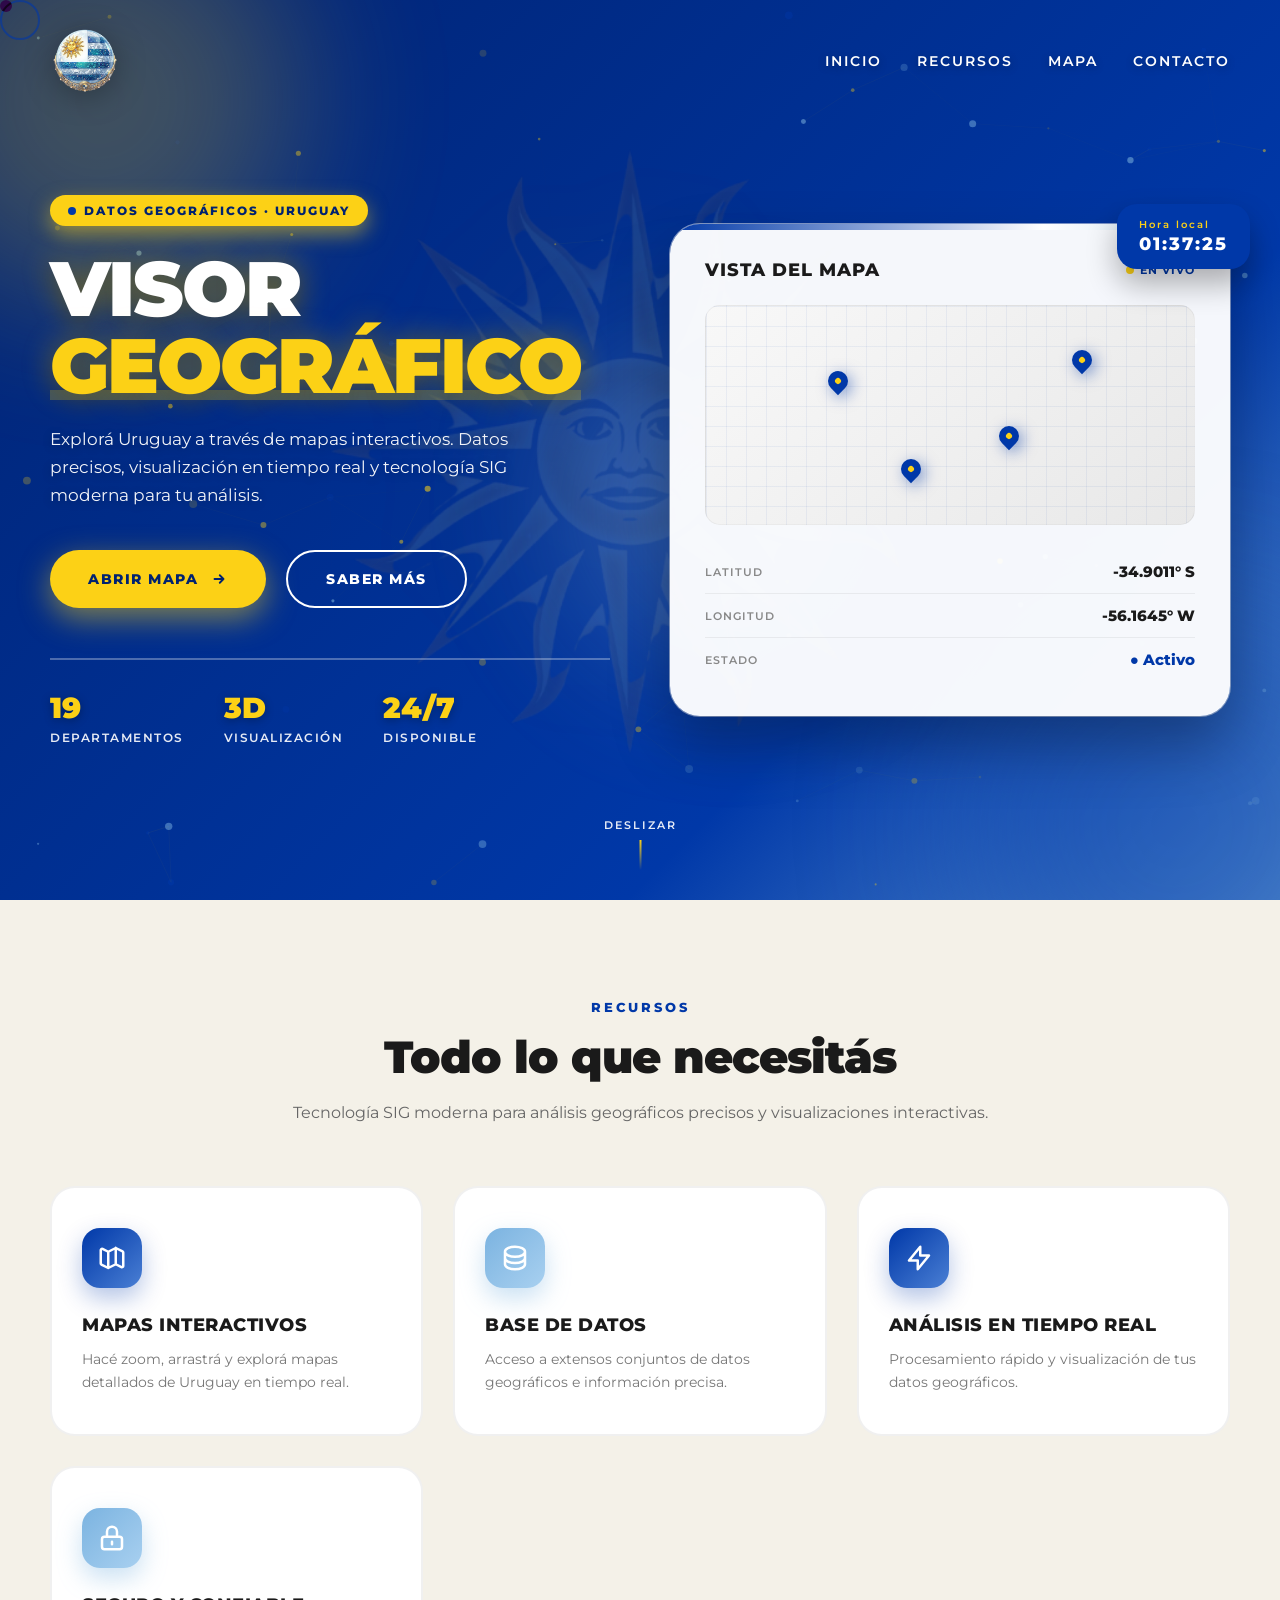
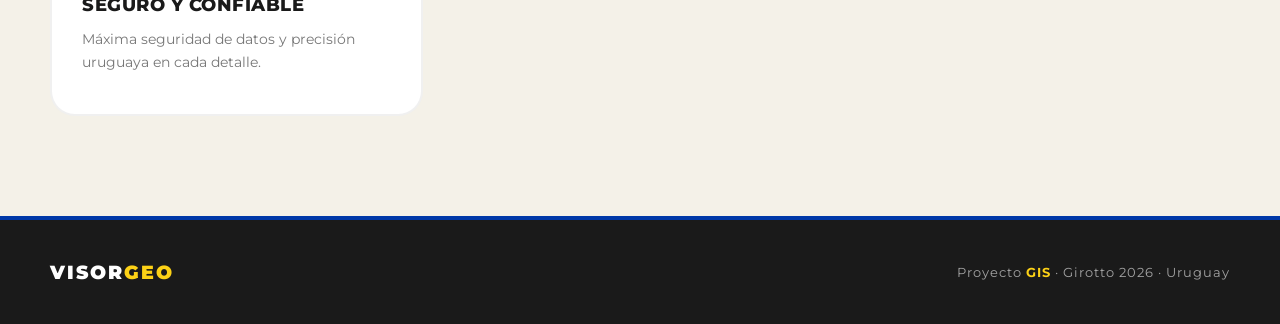
==== commit 78e43fb1: "Update index.html" ====
--- a/index.html
+++ b/index.html
@@ -731,7 +731,7 @@
 
  
     <!-- Sol de la bandera de Uruguay de fondo (PNG) -->
-<img src="img.png" class="uy-shield-bg" alt="Sol de Mayo - Uruguay">
+<img src="./images/img.png" class="uy-shield-bg" alt="Sol de Mayo - Uruguay">
 
     <!-- Esferas flotantes -->
     <div class="orb orb-1"></div>
@@ -741,7 +741,7 @@
     <!-- Header -->
     <header class="header" id="header">
 <div class="logo-container">
-    <img src="logo.png" alt="Bandera de Uruguay" class="logo">
+    <img src="./images/logo.png" alt="Bandera de Uruguay" class="logo">
 </div>
                <nav>
             <ul class="nav-menu">
@@ -773,7 +773,7 @@
                 </p>
 
                 <div class="buttons">
-                    <a href="maps.html" target="_blank" rel="noopener noreferrer" class="btn btn-primary">
+                    <a href="mapuy.html" target="_blank" rel="noopener noreferrer" class="btn btn-primary">
                         Abrir Mapa
                         <svg xmlns="http://www.w3.org/2000/svg" fill="none" viewBox="0 0 24 24" stroke="currentColor" stroke-width="2.5">
                             <path stroke-linecap="round" stroke-linejoin="round" d="M13 7l5 5m0 0l-5 5m5-5H6" />
@@ -1083,4 +1083,4 @@
         });
     </script>
 </body>
-</html>+</html>
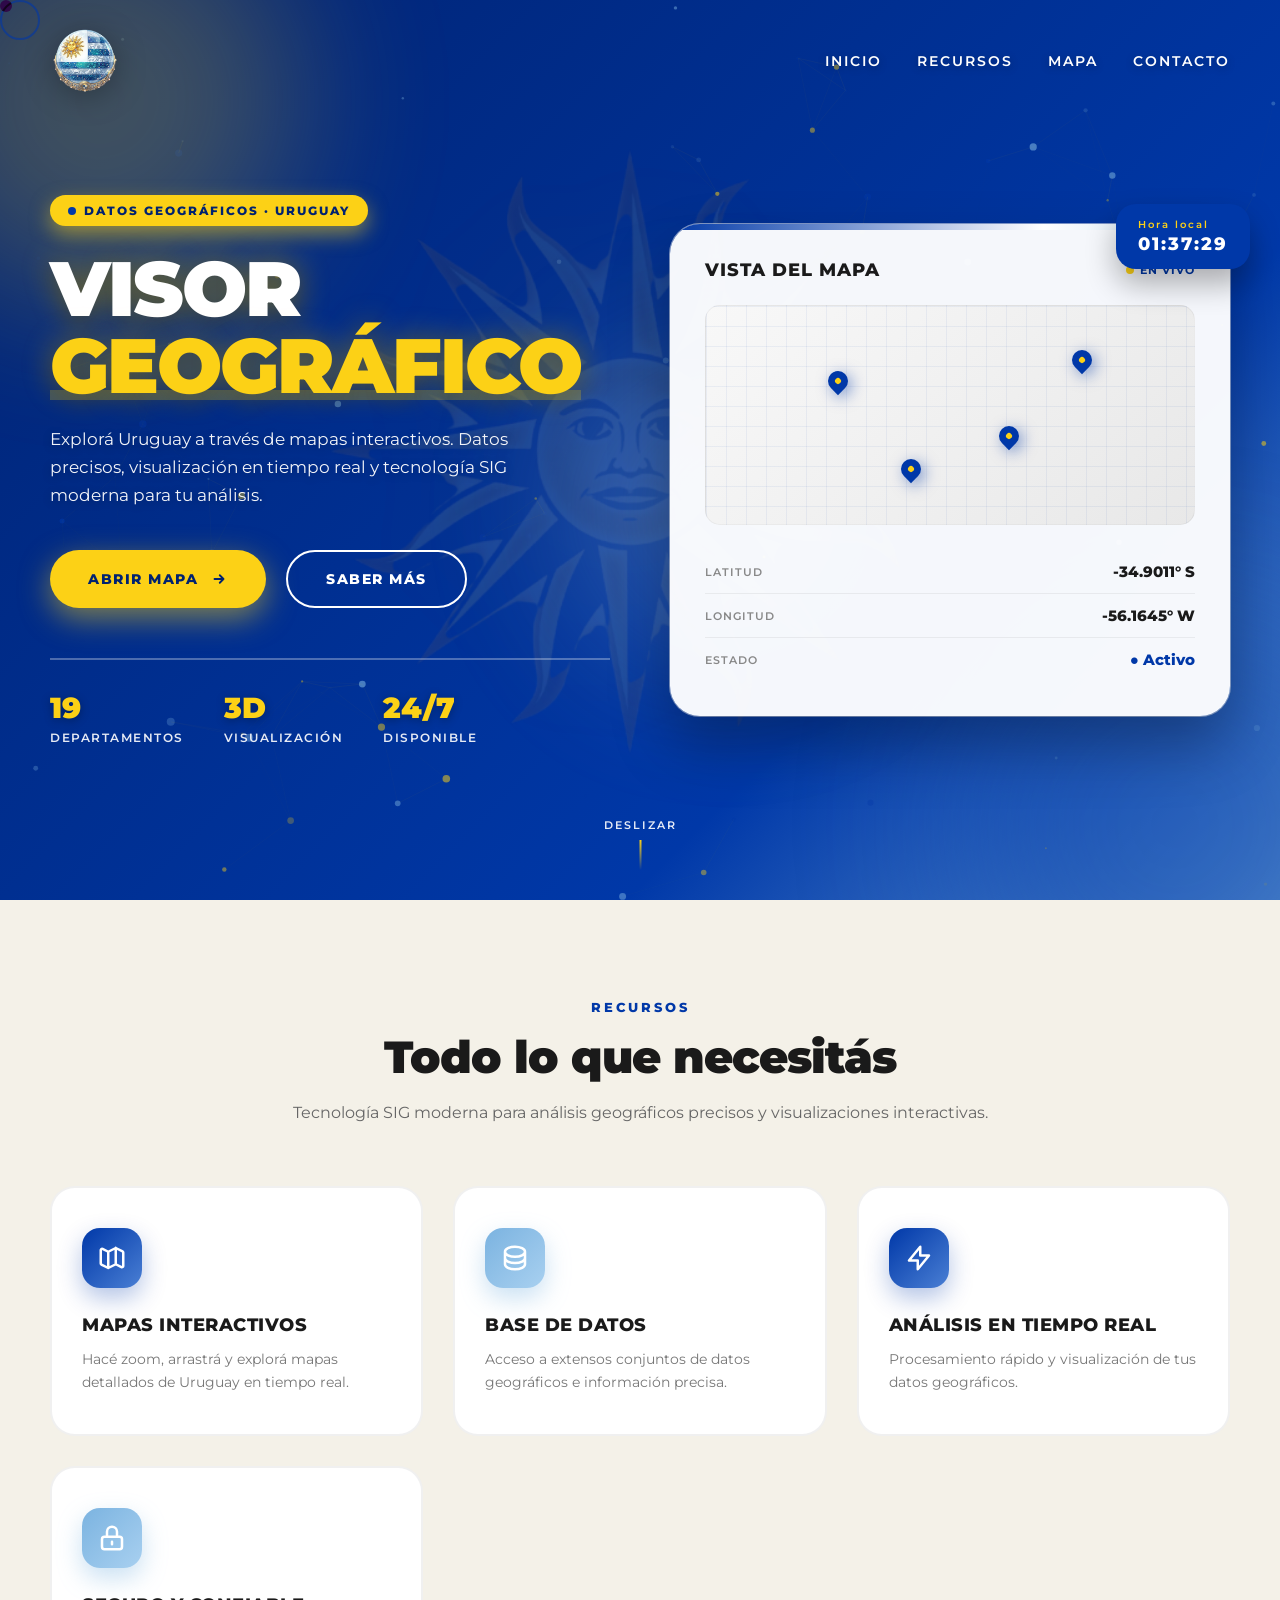
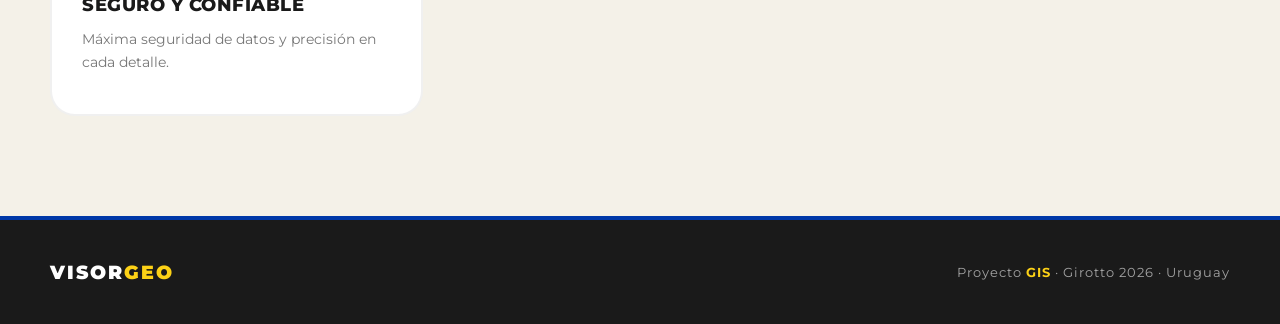
==== commit 73dc654d: "Update feature description for clarity" ====
--- a/index.html
+++ b/index.html
@@ -898,7 +898,7 @@
                 </div>
                 <h3 class="feature-title">Seguro y Confiable</h3>
                 <p class="feature-desc">
-                    Máxima seguridad de datos y precisión uruguaya en cada detalle.
+                    Máxima seguridad de datos y precisión en cada detalle.
                 </p>
             </div>
         </div>
